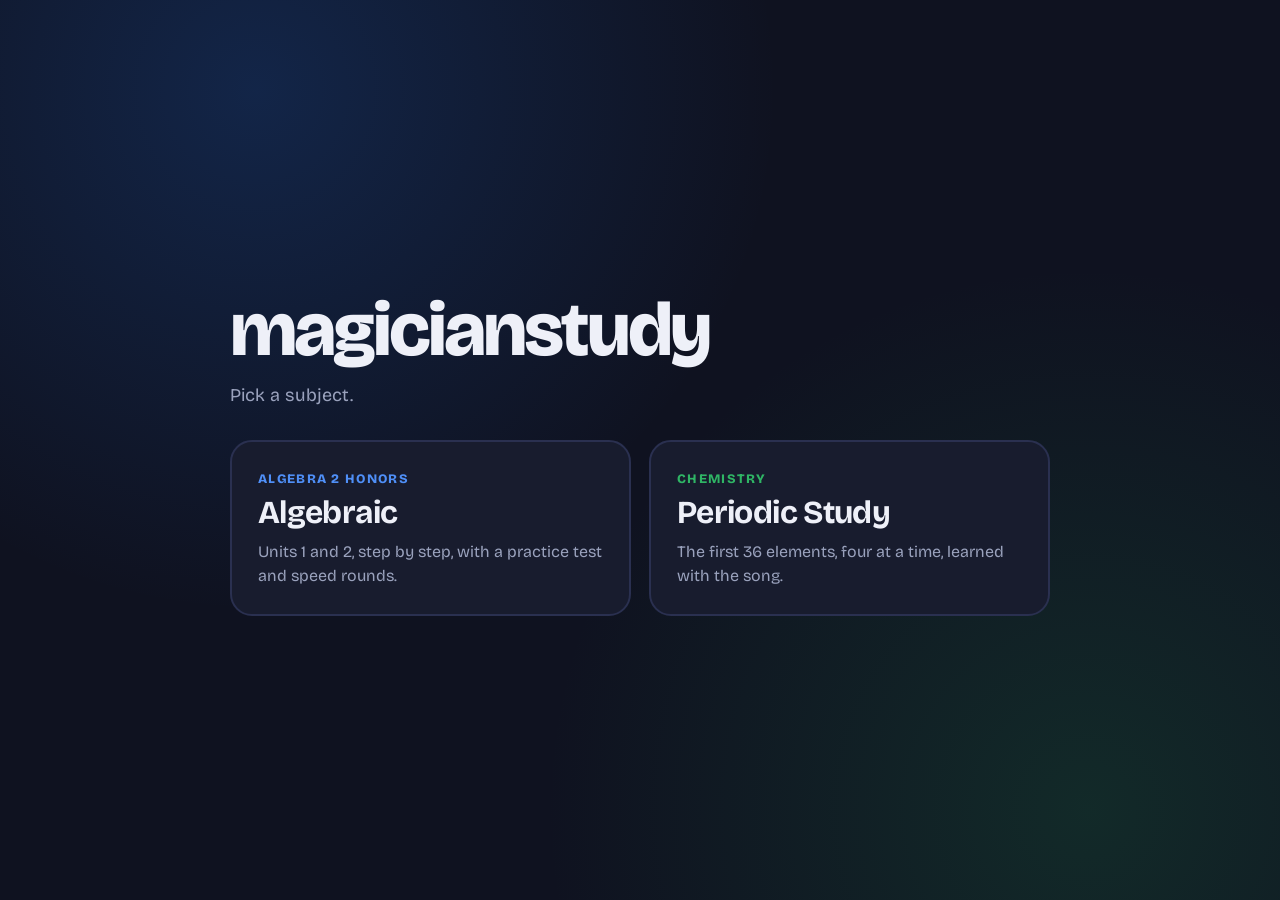
==== index.html @ 0983a137 "Algebraic and Periodic Study on GitHub Pages Co-Authored-By: Claude Opus 5.5 <noreply@anthropic.com>" ====
<!doctype html>
<html lang="en">
<head>
<meta charset="utf-8">
<meta name="viewport" content="width=device-width,initial-scale=1">
<title>magicianstudy</title>
<link rel="preconnect" href="https://fonts.googleapis.com">
<link href="https://fonts.googleapis.com/css2?family=Bricolage+Grotesque:opsz,wght@12..96,600;12..96,800&display=swap" rel="stylesheet">
<style>
:root{--bg:#0f1220;--card:#181c2e;--ink:#eef0f8;--muted:#9aa2bd;--line:#2a3050}
*{box-sizing:border-box}
body{margin:0;min-height:100vh;background:var(--bg);color:var(--ink);font-family:'Bricolage Grotesque',system-ui,sans-serif;display:flex;align-items:center;justify-content:center;padding:40px 16px;
  background-image:radial-gradient(circle at 20% 10%,#2172e833,transparent 40%),radial-gradient(circle at 85% 90%,#1f8a4c33,transparent 40%)}
main{width:100%;max-width:820px}
h1{font-size:clamp(44px,9vw,76px);font-weight:800;letter-spacing:-.04em;margin:0}
p.sub{color:var(--muted);font-size:18px;margin:8px 0 34px}
.grid{display:grid;grid-template-columns:repeat(auto-fit,minmax(260px,1fr));gap:18px}
a.card{display:block;text-decoration:none;color:inherit;background:var(--card);border:2px solid var(--line);border-radius:22px;padding:26px;transition:transform .25s cubic-bezier(.2,.8,.2,1),border-color .25s;animation:in .6s cubic-bezier(.2,.8,.2,1) both}
a.card:nth-child(2){animation-delay:.1s}
a.card:hover{transform:translateY(-6px);border-color:var(--c)}
.tag{font-size:13px;font-weight:800;letter-spacing:.1em;text-transform:uppercase;color:var(--c)}
h2{font-size:32px;margin:6px 0 8px;letter-spacing:-.02em}
a.card p{color:var(--muted);margin:0;line-height:1.5}
@keyframes in{from{opacity:0;transform:translateY(16px)}}
@media (prefers-reduced-motion:reduce){a.card{animation:none;transition:none}}
</style>
</head>
<body>
<main>
  <h1>magicianstudy</h1>
  <p class="sub">Pick a subject.</p>
  <div class="grid">
    <a class="card" href="algebra/" style="--c:#4f8ff7"><span class="tag">Algebra 2 Honors</span><h2>Algebraic</h2><p>Units 1 and 2, step by step, with a practice test and speed rounds.</p></a>
    <a class="card" href="chemistry/" style="--c:#2fb565"><span class="tag">Chemistry</span><h2>Periodic Study</h2><p>The first 36 elements, four at a time, learned with the song.</p></a>
  </div>
</main>
<script>if(location.protocol==='file:')document.querySelectorAll('a.card').forEach(a=>a.href+='index.html')</script>
</body>
</html>
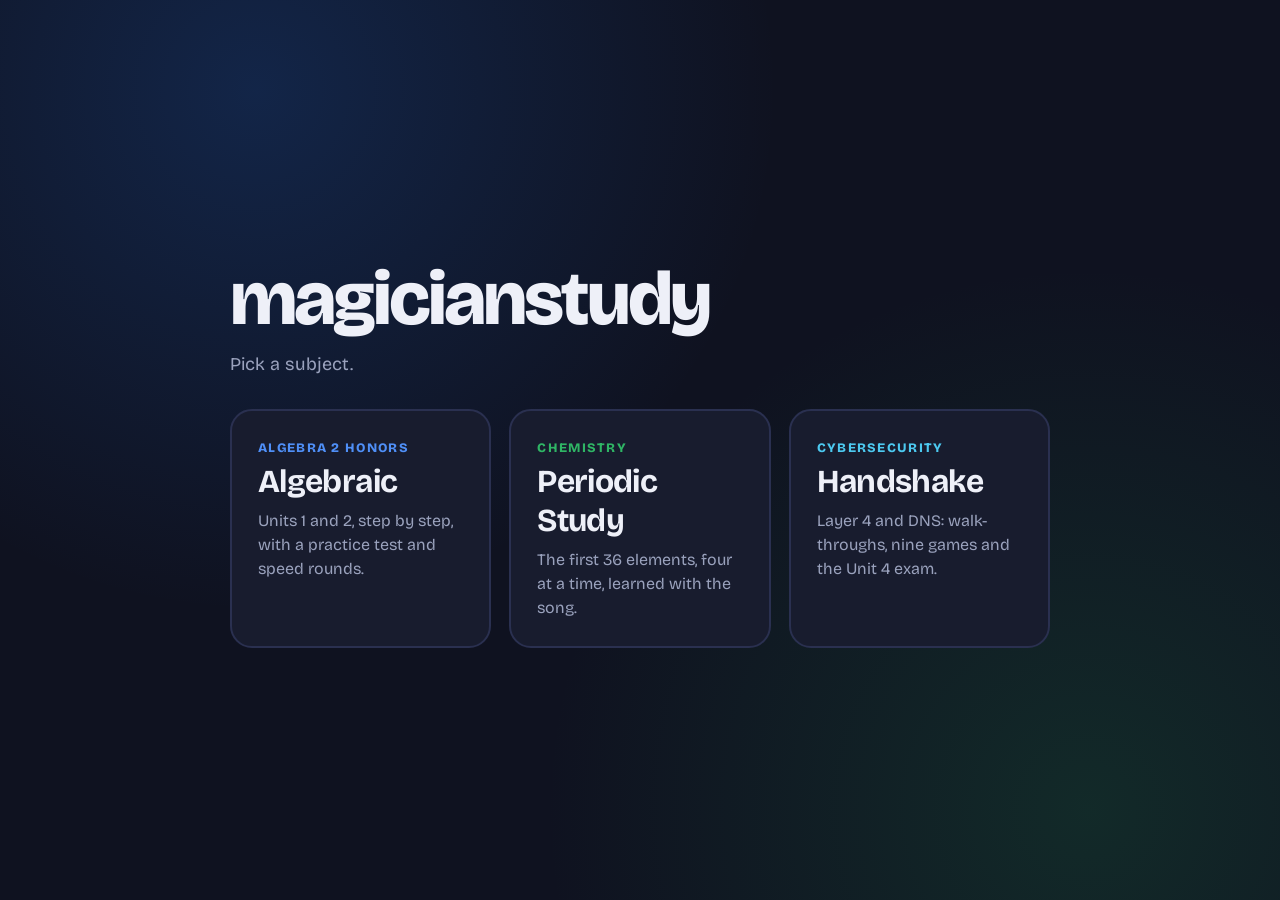
==== commit c4145532: "Add Handshake: Unit 4 Layer 4 + DNS study game Nine stops following the study guide, each with a Pon" ====
--- a/index.html
+++ b/index.html
@@ -17,6 +17,7 @@
 .grid{display:grid;grid-template-columns:repeat(auto-fit,minmax(260px,1fr));gap:18px}
 a.card{display:block;text-decoration:none;color:inherit;background:var(--card);border:2px solid var(--line);border-radius:22px;padding:26px;transition:transform .25s cubic-bezier(.2,.8,.2,1),border-color .25s;animation:in .6s cubic-bezier(.2,.8,.2,1) both}
 a.card:nth-child(2){animation-delay:.1s}
+a.card:nth-child(3){animation-delay:.2s}
 a.card:hover{transform:translateY(-6px);border-color:var(--c)}
 .tag{font-size:13px;font-weight:800;letter-spacing:.1em;text-transform:uppercase;color:var(--c)}
 h2{font-size:32px;margin:6px 0 8px;letter-spacing:-.02em}
@@ -32,6 +33,7 @@
   <div class="grid">
     <a class="card" href="algebra/" style="--c:#4f8ff7"><span class="tag">Algebra 2 Honors</span><h2>Algebraic</h2><p>Units 1 and 2, step by step, with a practice test and speed rounds.</p></a>
     <a class="card" href="chemistry/" style="--c:#2fb565"><span class="tag">Chemistry</span><h2>Periodic Study</h2><p>The first 36 elements, four at a time, learned with the song.</p></a>
+    <a class="card" href="network/" style="--c:#4cc9f0"><span class="tag">Cybersecurity</span><h2>Handshake</h2><p>Layer 4 and DNS: walk-throughs, nine games and the Unit 4 exam.</p></a>
   </div>
 </main>
 <script>if(location.protocol==='file:')document.querySelectorAll('a.card').forEach(a=>a.href+='index.html')</script>
